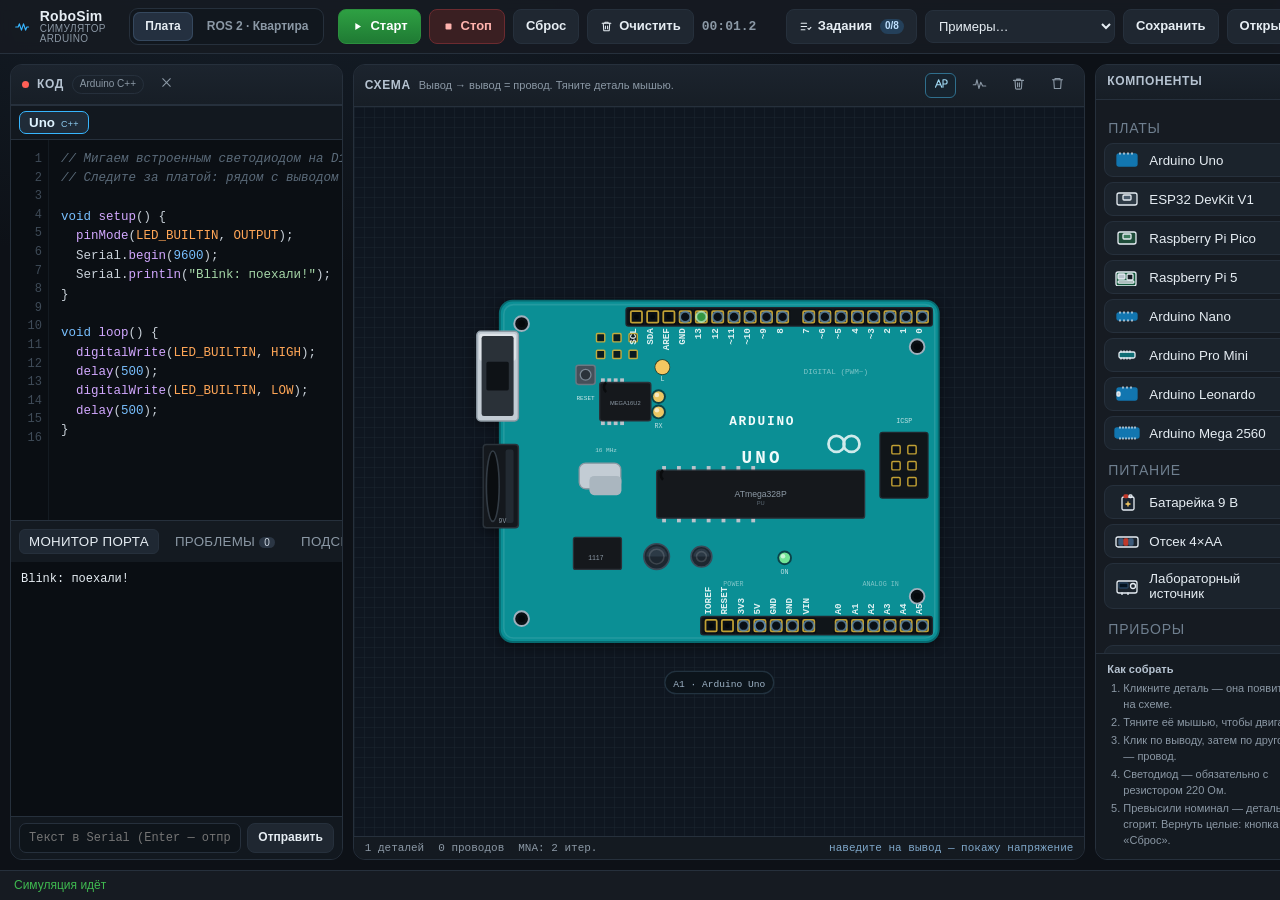
==== mod/robosim/simulator/index.html @ deaf6389 "Плагин mod_robosim для Moodle: симулятор внутри плагина, сдача работ и оценки - элемент курса mod_ro" ====
<!doctype html>
<html lang="ru">
<head>
<meta charset="utf-8"/>
<meta name="viewport" content="width=device-width, initial-scale=1"/>
<title>Симулятор Arduino в браузере — RoboSim</title>
<meta name="description" content="Собственный симулятор Arduino: схемный редактор, решатель цепей MNA, транспайлер скетчей C++ в JavaScript, монитор порта."/>
<link rel="stylesheet" href="styles.css"/>
</head>
<body>
<div class="app">

  <header class="topbar">
    <div class="brand">
      <svg width="26" height="26" viewBox="0 0 24 24" fill="none" stroke="currentColor" stroke-width="1.7" stroke-linecap="round" stroke-linejoin="round" aria-hidden="true">
        <path d="M2.5 12h3.5l1.75-4.5 3 9 3-9 3 9 1.75-4.5h2.5"/>
      </svg>
      <span>RoboSim<small>симулятор Arduino</small></span>
    </div>

    <div class="mode-switch" role="tablist" aria-label="Режим симулятора">
      <button class="mode-btn active" id="modeSimBtn" role="tab" aria-selected="true">Плата</button>
      <button class="mode-btn" id="modeRosBtn" role="tab" aria-selected="false">ROS 2 · Квартира</button>
    </div>

    <div class="tools">
      <button id="runBtn" class="btn btn-run" title="Собрать и запустить (Ctrl+Enter)">
        <svg width="13" height="13" viewBox="0 0 24 24" fill="currentColor" aria-hidden="true"><path d="M8 5.5v13l10.5-6.5Z"/></svg>
        Старт
      </button>
      <button id="stopBtn" class="btn btn-stop" disabled title="Стоп">
        <svg width="13" height="13" viewBox="0 0 24 24" fill="currentColor" aria-hidden="true"><rect x="6.5" y="6.5" width="11" height="11" rx="2"/></svg>
        Стоп
      </button>
      <button id="resetBtn" class="btn" title="Сброс">Сброс</button>
      <button id="wipeBtn" class="btn btn-wipe" title="Очистить рабочее пространство: схема, провода, код, монитор">
        <svg width="13" height="13" viewBox="0 0 24 24" fill="none" stroke="currentColor" stroke-width="1.9" stroke-linecap="round" stroke-linejoin="round" aria-hidden="true"><path d="M4 6h16"/><path d="M9 6V4h6v2"/><path d="M6 6l1 14h10l1-14"/><path d="M10 11v5M14 11v5"/></svg>
        Очистить
      </button>
      <span class="timer" id="timer">00:00.0</span>
    </div>

    <div class="tools tools-right">
      <button id="tasksBtn" class="btn btn-tasks" title="Учебные задания с автопроверкой (T)">
        <svg width="13" height="13" viewBox="0 0 24 24" fill="none" stroke="currentColor" stroke-width="2" stroke-linecap="round" stroke-linejoin="round" aria-hidden="true"><path d="M4 6h10M4 12h10M4 18h7"/><path d="M16.5 15.5l2 2 3.5-4"/></svg>
        Задания <span class="pill" id="tasksBadge">0/0</span>
      </button>
      <select id="exampleSelect" class="select" aria-label="Примеры">
        <option value="">Примеры…</option>
      </select>
      <button id="saveBtn" class="btn" title="Скачать схему и код в файл">Сохранить</button>
      <button id="openBtn" class="btn" title="Открыть файл .robosim">Открыть</button>
      <input type="file" id="fileInput" accept=".json,.robosim" hidden/>
    </div>
  </header>

  <main class="workspace">

    <!-- ------------------------------------------------ код -->
    <section class="panel panel-code">
      <header class="panel-head">
        <span class="dot dot-red"></span>
        <h2>Код</h2>
        <span class="badge" id="langBadge">Arduino C++</span>
        <button class="icon-btn" id="clearConsoleBtn" title="Очистить консоль" aria-label="Очистить консоль">
          <svg width="13" height="13" viewBox="0 0 24 24" fill="none" stroke="currentColor" stroke-width="2" stroke-linecap="round" aria-hidden="true"><path d="M5 5l14 14M19 5L5 19"/></svg>
        </button>
      </header>

      <div class="sketch-tabs" id="sketchTabs"></div>

      <div class="editor" id="editorWrap">
        <div class="gutter" id="gutter">1</div>
        <pre class="highlight" id="highlight" aria-hidden="true"></pre>
        <textarea id="code" spellcheck="false" autocapitalize="off" autocomplete="off" aria-label="Код скетча"></textarea>
      </div>

      <div class="console-head">
        <button class="tab tab-active" id="tabSerial">Монитор порта</button>
        <button class="tab" id="tabProblems">Проблемы <span class="pill" id="problemsCount">0</span></button>
        <button class="tab" id="tabHints">Подсказки <span class="pill" id="hintsCount">0</span></button>
        <span class="spacer"></span>
        <label class="baud">9600 бод</label>
      </div>
      <div class="console-body" id="serialOut" role="log" aria-live="polite"></div>
      <div class="console-body problems hidden" id="problemsOut"></div>
      <div class="console-body hints hidden" id="hintsOut"></div>
      <div class="console-input">
        <input id="serialInput" placeholder="Текст в Serial (Enter — отправить)" disabled/>
        <button id="sendBtn" class="btn btn-small" disabled>Отправить</button>
      </div>
    </section>

    <!-- ------------------------------------------------ схема -->
    <section class="panel panel-canvas">
      <header class="panel-head">
        <h2>Схема</h2>
        <span class="hint" id="canvasHint">Вывод → вывод = провод. Тяните деталь мышью.</span>
        <span class="spacer"></span>
        <button class="icon-btn active" id="labelsBtn" title="Подписи элементов (R1, D2, A1…)" aria-label="Подписи элементов">
          <svg width="15" height="15" viewBox="0 0 24 24" fill="none" stroke="currentColor" stroke-width="1.8" stroke-linecap="round" stroke-linejoin="round" aria-hidden="true"><path d="M4 18 9 6l5 12M6.2 14h5.6"/><path d="M16 18V6h3.2a3.4 3.4 0 0 1 0 6.8H16"/></svg>
        </button>
        <button class="icon-btn" id="scopeBtn" title="Осциллограф" aria-label="Осциллограф">
          <svg width="15" height="15" viewBox="0 0 24 24" fill="none" stroke="currentColor" stroke-width="1.8" stroke-linecap="round" stroke-linejoin="round" aria-hidden="true"><path d="M2 14h4l2-8 3 14 3-10 3 6h5"/></svg>
        </button>
        <button class="icon-btn" id="deleteBtn" title="Удалить выделенное (Del)" aria-label="Удалить выделенное">
          <svg width="15" height="15" viewBox="0 0 24 24" fill="none" stroke="currentColor" stroke-width="1.8" stroke-linecap="round" stroke-linejoin="round" aria-hidden="true"><path d="M4 7h16M9 7V5h6v2M6.5 7l.8 12.2A1.8 1.8 0 0 0 9.1 21h5.8a1.8 1.8 0 0 0 1.8-1.8L17.5 7"/><path d="M10.5 11v6M13.5 11v6"/></svg>
        </button>
        <button class="icon-btn" id="clearBtn" title="Очистить схему" aria-label="Очистить схему">
          <svg width="15" height="15" viewBox="0 0 24 24" fill="none" stroke="currentColor" stroke-width="1.8" stroke-linecap="round" stroke-linejoin="round" aria-hidden="true"><path d="M4 6h16"/><path d="M8 6V4h8v2"/><path d="M6 6l1 14h10l1-14"/></svg>
        </button>
      </header>
      <div class="stage" id="stage">
        <svg id="svg" xmlns="http://www.w3.org/2000/svg">
          <defs>
            <linearGradient id="unoBody" x1="0" y1="0" x2="0" y2="1">
              <stop offset="0" stop-color="#1276b0"/><stop offset="1" stop-color="#0a5786"/>
            </linearGradient>
            <!-- ===== «реалистичная» палитра деталей: объявлена один раз ===== -->
            <linearGradient id="sim-metal" x1="0" y1="0" x2="0" y2="1">
              <stop offset="0" stop-color="#e2e8ee"/><stop offset=".35" stop-color="#b3bfc9"/>
              <stop offset=".62" stop-color="#8b98a4"/><stop offset="1" stop-color="#cdd6de"/>
            </linearGradient>
            <linearGradient id="sim-metal-h" x1="0" y1="0" x2="1" y2="0">
              <stop offset="0" stop-color="#8b98a4"/><stop offset=".35" stop-color="#eaf0f5"/>
              <stop offset=".7" stop-color="#a7b3bd"/><stop offset="1" stop-color="#72808c"/>
            </linearGradient>
            <linearGradient id="sim-metal-v" x1="0" y1="0" x2="1" y2="0">
              <stop offset="0" stop-color="#cfd8e0"/><stop offset=".12" stop-color="#f2f6fa"/>
              <stop offset=".55" stop-color="#a9b5bf"/><stop offset="1" stop-color="#7b8894"/>
            </linearGradient>
            <linearGradient id="sim-plastic" x1="0" y1="0" x2="1" y2="1">
              <stop offset="0" stop-color="#3b4753"/><stop offset=".5" stop-color="#232d37"/>
              <stop offset="1" stop-color="#151c23"/>
            </linearGradient>
            <linearGradient id="sim-dip" x1="0" y1="0" x2="1" y2="1">
              <stop offset="0" stop-color="#2a3036"/><stop offset=".45" stop-color="#171b20"/>
              <stop offset="1" stop-color="#0d1014"/>
            </linearGradient>
            <linearGradient id="sim-can" x1="0" y1="0" x2="1" y2="1">
              <stop offset="0" stop-color="#9fb0be"/><stop offset=".4" stop-color="#dfe8ef"/>
              <stop offset=".62" stop-color="#8d9ba8"/><stop offset="1" stop-color="#b9c5cf"/>
            </linearGradient>
            <linearGradient id="sim-beige" x1="0" y1="0" x2="0" y2="1">
              <stop offset="0" stop-color="#f0dfb8"/><stop offset=".45" stop-color="#dcc79a"/>
              <stop offset="1" stop-color="#bda878"/>
            </linearGradient>
            <linearGradient id="sim-glass" x1="0" y1="0" x2="0" y2="1">
              <stop offset="0" stop-color="rgba(255,255,255,.55)"/>
              <stop offset=".45" stop-color="rgba(255,255,255,.12)"/>
              <stop offset="1" stop-color="rgba(255,255,255,.04)"/>
            </linearGradient>
            <linearGradient id="sim-glass-d" x1="0" y1="0" x2="0" y2="1">
              <stop offset="0" stop-color="#d9e3ea" stop-opacity=".85"/>
              <stop offset=".5" stop-color="#7f919f" stop-opacity=".55"/>
              <stop offset="1" stop-color="#4a5a67" stop-opacity=".8"/>
            </linearGradient>
            <radialGradient id="sim-lens" cx=".35" cy=".3" r=".85">
              <stop offset="0" stop-color="#ffffff" stop-opacity=".55"/>
              <stop offset=".55" stop-color="#ffffff" stop-opacity=".06"/>
              <stop offset="1" stop-color="#000000" stop-opacity=".22"/>
            </radialGradient>
            <radialGradient id="sim-lens-red" cx=".35" cy=".3" r=".8">
              <stop offset="0" stop-color="#ffd0c8"/><stop offset=".6" stop-color="#e04a3a"/>
              <stop offset="1" stop-color="#8c2418"/>
            </radialGradient>
            <linearGradient id="sim-dark-cell" x1="0" y1="0" x2="1" y2="1">
              <stop offset="0" stop-color="#2b3641"/><stop offset=".45" stop-color="#18202a"/>
              <stop offset="1" stop-color="#0d131a"/>
            </linearGradient>
            <linearGradient id="sim-servo" x1="0" y1="0" x2="1" y2="1">
              <stop offset="0" stop-color="#2f7fbe"/><stop offset=".5" stop-color="#1c5a8c"/>
              <stop offset="1" stop-color="#123c60"/>
            </linearGradient>
            <linearGradient id="sim-heatsink" x1="0" y1="0" x2="0" y2="1">
              <stop offset="0" stop-color="#d24b3c"/><stop offset=".4" stop-color="#a8342a"/>
              <stop offset="1" stop-color="#7a221a"/>
            </linearGradient>
            <linearGradient id="sim-pcb-soft" x1="0" y1="0" x2="1" y2="1">
              <stop offset="0" stop-color="#1d6b45"/><stop offset=".5" stop-color="#14563a"/>
              <stop offset="1" stop-color="#0d3f2a"/>
            </linearGradient>
            <linearGradient id="sim-pcb-dark" x1="0" y1="0" x2="1" y2="1">
              <stop offset="0" stop-color="#1b2430"/><stop offset="1" stop-color="#111a23"/>
            </linearGradient>
            <filter id="sim-soft" x="-20%" y="-20%" width="140%" height="140%">
              <feDropShadow dx="0" dy="1.4" stdDeviation="1.6" flood-color="#000" flood-opacity=".45"/>
            </filter>
            <pattern id="grid" width="10" height="10" patternUnits="userSpaceOnUse">
              <path d="M 10 0 L 0 0 0 10" fill="none" stroke="#1b2530" stroke-width="1"/>
            </pattern>
          </defs>
          <rect class="grid-bg" x="-4000" y="-4000" width="8000" height="8000" fill="url(#grid)"/>
          <g id="world">
            <g id="wireHitLayer"></g>
            <g id="boardsLayer"></g>
            <g id="wiresLayer"></g>
            <g id="partsLayer"></g>
            <g id="pinsLayer"></g>
            <g id="pendingLayer"></g>
          </g>
        </svg>
      </div>
      <div class="scope hidden" id="scopeWrap">
        <div class="scope-head">
          <span class="scope-title">Осциллограф</span>
          <label>Развёртка <select id="timeDiv" class="mini-select"></select></label>
          <label>Масштаб <select id="voltDiv" class="mini-select"></select></label>
          <button class="btn btn-small" id="scopePause">Пауза</button>
          <button class="btn btn-small" id="scopeClear">Сброс</button>
          <span class="scope-hint">240 отсчётов/с · ШИМ рисуется аналитически при развёртке ≤ 5 мс</span>
        </div>
        <div class="scope-body">
          <canvas id="scopeCanvas"></canvas>
          <div class="scope-channels" id="scopeChannels"></div>
        </div>
      </div>

      <div class="canvas-foot">
        <span class="stat" id="statParts">0 деталей</span>
        <span class="stat" id="statWires">0 проводов</span>
        <span class="stat" id="statIter">—</span>
        <span class="stat probe" id="probe">наведите на вывод — покажу напряжение</span>
      </div>
    </section>

    <!-- ------------------------------------------------ палитра -->
    <aside class="panel panel-palette">
      <header class="panel-head"><h2>Компоненты</h2></header>
      <div class="palette" id="palette"></div>
      <div class="palette-note">
        <b>Как собрать</b>
        <ol>
          <li>Кликните деталь — она появится на схеме.</li>
          <li>Тяните её мышью, чтобы двигать.</li>
          <li>Клик по выводу, затем по другому — провод.</li>
          <li>Светодиод — обязательно с резистором 220 Ом.</li>
          <li>Превысили номинал — деталь сгорит. Вернуть целые: кнопка «Сброс».</li>
        </ol>
      </div>
    </aside>
  </main>


  <!-- ------------------------------------------------ ROS 2: квартира -->
  <main class="ros-layout hidden" id="rosLayout">
    <section class="ros-main">
      <header class="panel-head">
        <h2>ROS 2 · Квартира</h2>
        <span class="hint">Узел /robot_driver, лидар 240 лучей, SLAM 5 см</span>
        <span class="spacer"></span>
        <div class="ros-hud">
          <span class="ros-stat"><b id="rosCoverage">0 %</b>карта</span>
          <span class="ros-stat"><b id="rosTrash">0 / 6</b>мусор</span>
          <span class="ros-stat"><b id="rosBattery">100 %</b>батарея</span>
          <span class="ros-stat ros-poses"><b id="rosPose">x=0.00 y=0.00 θ=0°</b><span id="rosRoom">Коридор</span></span>
        </div>
      </header>

      <div class="ros-stage">
        <canvas id="rosCanvas"></canvas>
        <div class="ros-overlay">
          <div class="seg">
            <button class="seg-btn active" id="rosModeSlam">Карта SLAM</button>
            <button class="seg-btn" id="rosModeTruth">Квартира</button>
          </div>
          <button class="btn btn-small active" id="rosRays">Лучи</button>
          <button class="btn btn-small active" id="rosPath">След</button>
        </div>
        <div class="ros-pad" aria-label="Пульт управления">
          <button id="rosPadL" class="pad-btn pad-left" aria-label="Поворот влево">↺</button>
          <button id="rosPadF" class="pad-btn pad-up" aria-label="Вперёд">↑</button>
          <button id="rosPadR" class="pad-btn pad-right" aria-label="Поворот вправо">↻</button>
          <button id="rosPadB" class="pad-btn pad-down" aria-label="Назад">↓</button>
        </div>
        <div class="ros-hintline" id="rosState">ищите мусор: он отмечен оранжевым</div>
      </div>

      <footer class="ros-foot">
        <button id="rosCollect" class="btn btn-small btn-run">Собрать (E)</button>
        <button id="rosReset" class="btn btn-small">На док</button>
        <button id="rosHelp" class="btn btn-small">help</button>
        <span class="spacer"></span>
        <span class="ros-keys">WASD / стрелки — движение · E — собрать · Tab — автодополнение в терминале</span>
      </footer>
    </section>

    <aside class="ros-side">
      <section class="ros-tasks-box">
        <header class="panel-head"><h2>Задания ROS</h2><span class="pill" id="rosTaskCount">0/3</span></header>
        <div class="ros-tasks" id="rosTasks"></div>
      </section>

      <section class="ros-term">
        <header class="panel-head">
          <h2>Терминал</h2>
          <span class="spacer"></span>
          <button class="btn btn-small" id="rosTermClear">Очистить</button>
        </header>
        <div class="term-out" id="rosTermOut" role="log" aria-live="polite"></div>
        <div class="term-input">
          <span class="term-prompt">student@robosim:~$</span>
          <input id="rosTermIn" spellcheck="false" autocomplete="off" placeholder="help" aria-label="Команда терминала"/>
        </div>
      </section>
    </aside>
  </main>

  <!-- ------------------------------------------------ задания -->
  <aside class="drawer hidden" id="taskDrawer" aria-hidden="true" aria-label="Учебные задания"></aside>

  <footer class="statusbar">
    <span id="statusText">Готово</span>
    <span class="spacer"></span>
    <span class="warn" id="warnText"></span>
  </footer>
</div>

<script type="module" src="js/app.js"></script>
</body>
</html>
---- mod/robosim/simulator/styles.css ----
:root{
  --bg:#0d1117; --panel:#161b22; --panel-2:#1b222c; --line:#26303c;
  --text:#e6edf3; --muted:#8b98a5; --accent:#ff8a3d; --accent-2:#37b6ff;
  --ok:#3fb950; --warn:#d29922; --danger:#f85149; --code-bg:#0b0f14;
  --mono:ui-monospace,SFMono-Regular,Menlo,Consolas,"Liberation Mono",monospace;
}
*{box-sizing:border-box}
html,body{height:100%}
body{
  margin:0;background:radial-gradient(1200px 600px at 20% -10%,#16202b 0,#0d1117 60%);
  color:var(--text);font:14px/1.45 -apple-system,BlinkMacSystemFont,"Segoe UI",Roboto,Ubuntu,sans-serif;
  overflow:hidden;
}
.app{display:grid;grid-template-rows:auto 1fr auto;height:100vh}

/* ---------------- верхняя панель ---------------- */
.topbar{
  display:flex;align-items:center;gap:14px;padding:8px 14px;
  border-bottom:1px solid var(--line);background:rgba(22,27,34,.92);backdrop-filter:blur(6px);
}
.brand{display:flex;align-items:center;gap:9px;color:var(--accent-2);font-weight:700;letter-spacing:.2px}
.brand span{display:flex;flex-direction:column;line-height:1.05;color:var(--text);font-size:14px}
.brand small{font-size:10px;color:var(--muted);font-weight:500;letter-spacing:.4px;text-transform:uppercase}
.tools{display:flex;align-items:center;gap:8px}
.tools-right{margin-left:auto}
.btn{
  display:inline-flex;align-items:center;gap:6px;padding:7px 12px;border-radius:8px;cursor:pointer;
  border:1px solid var(--line);background:#1f2731;color:var(--text);font:inherit;font-weight:600;font-size:13px;
  transition:transform .06s ease,background .15s ease,border-color .15s;
}
.btn:hover{background:#26313d;border-color:#33414f}
.btn:active{transform:translateY(1px)}
.btn:disabled{opacity:.45;cursor:not-allowed}
.btn-run{background:linear-gradient(180deg,#2ea043,#1f7a33);border-color:#2c8f3e;color:#fff}
.btn-run:hover{background:linear-gradient(180deg,#35b14c,#22823a)}
.btn-stop{background:#3a1f22;border-color:#6c2b30;color:#ffb3ae}
.btn-stop:not(:disabled):hover{background:#4a2529}
.btn-wipe{display:inline-flex;align-items:center;gap:6px}
.btn-wipe:hover{background:#3a2529;border-color:#7a3b41;color:#ffc9c4}
.btn-small{padding:5px 10px;font-size:12px}
.timer{font:600 13px var(--mono);color:var(--muted);min-width:70px}
.select{
  background:#1f2731;color:var(--text);border:1px solid var(--line);border-radius:8px;
  padding:7px 9px;font:inherit;font-size:13px;cursor:pointer;max-width:190px;
}

/* ---------------- рабочая область ---------------- */
.workspace{
  display:grid;min-width:0;grid-template-columns:minmax(320px,26vw) 1fr minmax(200px,17vw);
  gap:10px;padding:10px;min-height:0;
}
.panel{
  display:flex;flex-direction:column;min-height:0;min-width:0;
  background:var(--panel);border:1px solid var(--line);border-radius:12px;overflow:hidden;
}
.panel-head{
  display:flex;align-items:center;gap:8px;padding:8px 11px;border-bottom:1px solid var(--line);
  background:linear-gradient(180deg,#1c242e,#171e26);flex:0 0 auto;
}
.panel-head h2{margin:0;font-size:12px;font-weight:700;letter-spacing:.6px;text-transform:uppercase;color:#b6c3d1}
.panel-head .spacer{flex:1}
.dot{width:7px;height:7px;border-radius:50%;display:inline-block}
.dot-red{background:#ff5f56}
.badge{font-size:10px;color:var(--muted);border:1px solid var(--line);border-radius:20px;padding:1px 7px}
.hint{font-size:11px;color:var(--muted);white-space:nowrap;overflow:hidden;text-overflow:ellipsis}
.icon-btn{
  background:transparent;border:1px solid transparent;color:var(--muted);cursor:pointer;
  border-radius:6px;padding:2px 7px;font-size:13px;line-height:1.2;
}
.icon-btn:hover{background:#232c37;color:var(--text);border-color:var(--line)}

/* ---------------- редактор кода ---------------- */
.editor{position:relative;flex:1 1 auto;min-height:120px;background:var(--code-bg);overflow:hidden}
.editor .gutter{
  position:absolute;left:0;top:0;bottom:0;width:38px;padding:10px 6px 10px 0;text-align:right;
  font:12px/1.55 var(--mono);color:#3f4b58;background:#0a0e13;border-right:1px solid #141b22;
  overflow:hidden;user-select:none;white-space:pre;
}
.highlight,.editor textarea{
  position:absolute;left:38px;top:0;right:0;bottom:0;margin:0;padding:10px 12px;
  font:12.5px/1.55 var(--mono);white-space:pre;overflow:auto;border:0;tab-size:2;
}
.highlight{color:#c9d1d9;pointer-events:none;overflow:hidden}
.editor textarea{
  resize:none;background:transparent;color:transparent;caret-color:#ffb26b;outline:none;
  -webkit-text-fill-color:transparent;
}
.editor textarea::selection{background:#2f4a63;color:transparent}
.tok-kw{color:#ff7b72}
.tok-type{color:#79c0ff}
.tok-fn{color:#d2a8ff}
.tok-num{color:#79c0ff}
.tok-str{color:#a5d6a7}
.tok-com{color:#5b6b7a;font-style:italic}
.tok-pre{color:#ffa657}
.tok-const{color:#ffa657}

/* ---------------- консоль / проблемы ---------------- */
.console-head{display:flex;align-items:center;gap:6px;padding:6px 8px;border-top:1px solid var(--line);background:#141a21}
.tab{white-space:nowrap;
  background:transparent;border:1px solid transparent;color:var(--muted);cursor:pointer;
  font:600 11px inherit;padding:4px 9px;border-radius:6px;letter-spacing:.3px;text-transform:uppercase;
}
.tab-active{color:var(--text);background:#1f2833;border-color:var(--line)}
.pill{background:#2b3644;border-radius:20px;padding:0 5px;font-size:10px;color:#cfd8e3}
.pill.bad{background:#5a1d1d;color:#ffb0ac}
.baud{font-size:10px;color:var(--muted);margin-left:auto;padding-right:4px}
.console-body{
  flex:0 0 32%;min-height:70px;overflow:auto;padding:8px 10px;background:#0a0e13;
  font:12px/1.5 var(--mono);white-space:pre-wrap;word-break:break-word;
}
.console-body .sys{color:#5b6b7a}
.console-body .err{color:var(--danger)}
.problems{padding:6px 8px}
.problem{padding:5px 7px;border-left:2px solid var(--danger);background:#1d1417;border-radius:0 6px 6px 0;margin-bottom:5px;cursor:pointer}
.problem b{color:#ff9c95}
.problem.warn{border-color:var(--warn);background:#1d1a12}
.problem .ln{color:var(--muted);font-size:11px}
.hidden{display:none!important}
.console-input{display:flex;gap:6px;padding:6px 8px;border-top:1px solid var(--line);background:#12181f}
.console-input input{
  flex:1;min-width:0;background:#0e141a;border:1px solid var(--line);border-radius:7px;
  color:var(--text);padding:6px 9px;font:12px var(--mono);outline:none;
}
.console-input input:focus{border-color:#3d5a75}

/* ---------------- холст ---------------- */
.panel-canvas{position:relative}
.stage{position:relative;flex:1;min-height:0;overflow:hidden;background:#0f1620;cursor:default}
#svg{width:100%;height:100%;display:block;touch-action:none}
.canvas-foot .probe{margin-left:auto;color:#7fa7c9}
.canvas-foot{
  display:flex;gap:14px;padding:5px 11px;border-top:1px solid var(--line);
  font:11px var(--mono);color:var(--muted);background:#141a21;
}
.part{cursor:grab}
.part.dragging{cursor:grabbing}
.part .body{filter:drop-shadow(0 2px 4px rgba(0,0,0,.45))}
.part.selected .body{filter:drop-shadow(0 0 5px rgba(55,182,255,.9))}
.pin{
  fill:#0b1118;stroke:#5d87a8;stroke-width:1.2;cursor:crosshair;
}
.pin:hover{fill:#37b6ff;stroke:#dff3ff}
.pin.active{fill:#ffb26b;stroke:#fff}
.pin.high{fill:#3fb950;stroke:#b7f6c4}
.pin.low{fill:#1b2530;stroke:#3c5468}
/* Провода: тёмная обводка отделяет их друг от друга там, где они пересекаются */
.wire-case{fill:none;stroke:#0b131a;stroke-width:5;stroke-linecap:round;stroke-linejoin:round;opacity:.9;pointer-events:none}
.wire{fill:none;stroke-width:2.2;stroke-linecap:round;stroke-linejoin:round;pointer-events:none}
.wire-dot{stroke:#0b131a;stroke-width:1;pointer-events:none}
.wire-g.dim{opacity:.22}
.wire-g.hot .wire{stroke-width:3.2}
.wire-g.hot .wire-case{stroke-width:6.4}
.wire-g.hot .wire-dot{r:3.4}
.wire.selected{stroke-width:3.2}
.wire-hit{fill:none;stroke:transparent;stroke-width:13;cursor:pointer;pointer-events:stroke}
.wire-hit.selected{stroke:rgba(255,178,107,.14)}
.pin.linked{stroke:#ffb26b;stroke-width:2.4}
.pending-wire{fill:none;stroke:#ffb26b;stroke-width:1.8;stroke-dasharray:5 4}
.empty-hint{
  fill:#5a6b7d;font:13px -apple-system,BlinkMacSystemFont,"Segoe UI",Roboto,sans-serif;text-anchor:middle;
}

/* ---------------- палитра ---------------- */
.panel-palette{min-width:0}
.palette{overflow:auto;padding:8px;flex:1 1 auto}
.cat{font:600 10px inherit;letter-spacing:.8px;text-transform:uppercase;color:#6f7f8f;margin:10px 4px 5px}
.pal-item{
  display:flex;align-items:center;gap:9px;width:100%;text-align:left;cursor:pointer;
  background:#1b232c;border:1px solid var(--line);border-radius:9px;padding:7px 9px;margin-bottom:5px;
  color:var(--text);font:600 12px inherit;
}
.pal-item:hover{border-color:#3f5a74;background:#212b36}
.pal-item svg{flex:0 0 auto}
.palette-note{padding:8px 11px;border-top:1px solid var(--line);font-size:11px;color:var(--muted);background:#141a21}
.palette-note b{display:block;color:#b6c3d1;margin-bottom:3px;font-size:11px}
.palette-note ol{margin:0;padding-left:16px}
.palette-note li{margin:2px 0}

/* ---------------- статус ---------------- */
.statusbar{
  display:flex;align-items:center;gap:10px;padding:6px 14px;border-top:1px solid var(--line);
  background:#161b22;font-size:12px;color:var(--muted);
}
.statusbar .spacer{flex:1}
.warn{color:var(--warn);font-size:12px;max-width:60%;overflow:hidden;text-overflow:ellipsis;white-space:nowrap}
.statusbar .ok{color:var(--ok)}

@media (max-width:1100px){
  body{overflow:auto}
  .app{height:auto;min-height:100vh}
  .workspace{
    grid-template-columns:minmax(0,1fr);
    grid-template-rows:minmax(240px,38vh) minmax(300px,52vh) auto;
    min-width:0;
  }
  .panel-palette{max-height:220px}
  .palette{display:flex;flex-wrap:wrap;gap:5px}
  .pal-item{width:auto}
  .cat{width:100%;margin:4px 4px 0}
  .palette-note{display:none}
  .hint{display:none}
}

@media (max-width:760px){
  .topbar{flex-wrap:wrap;gap:6px;padding:6px 8px}
  .brand small{display:none}
  .brand span{font-size:13px}
  .tools{flex-wrap:wrap;gap:5px}
  .tools-right{margin-left:0;width:100%;flex-wrap:wrap}
  .timer{display:none}
  .btn{padding:6px 9px;font-size:12px}
  .select{max-width:none;flex:1;min-width:120px}
  /* схема и осциллограф растут по содержимому, палитра — внизу */
  .workspace{padding:6px;gap:6px;grid-template-rows:minmax(240px,44vh) auto auto}
  .panel-head{padding:6px 8px}
  .canvas-foot .probe{display:none}
  .console-body{flex-basis:26%}
  /* на телефоне осциллограф не должен «съедать» схему */
  .stage{min-height:220px}
}

/* ---------------- вкладки скетчей (несколько плат) ---------------- */
.sketch-tabs{
  display:flex;align-items:stretch;gap:5px;padding:5px 8px;border-top:1px solid var(--line);
  border-bottom:1px solid var(--line);background:#12181f;overflow-x:auto;
}
.sketch-tab{
  display:flex;align-items:baseline;gap:6px;cursor:pointer;white-space:nowrap;
  background:#1a222b;border:1px solid var(--line);border-radius:7px;padding:3px 9px;
  color:var(--muted);font:600 11px inherit;
}
.sketch-tab:hover{border-color:#3f5a74;color:var(--text)}
.sketch-tab.active{background:#1f2b38;border-color:#37b6ff;color:#dff3ff}
.sketch-tab b{font-weight:700}
.sketch-tab i{font-style:normal;font-size:9px;color:#7f93a6;letter-spacing:.3px;text-transform:uppercase}
.sketch-tab.active i{color:#8ecbf0}
.tab-empty{font-size:11px;color:var(--muted);padding:3px 2px}

/* ---------------- осциллограф ---------------- */
.mini-select{
  background:#161d25;color:var(--text);border:1px solid var(--line);border-radius:5px;
  font:11px inherit;padding:2px 4px;cursor:pointer;
}
.mini-select:focus{outline:none;border-color:#3d5a75}
.scope{border-top:1px solid var(--line);background:#0d1319}
.scope-head{
  display:flex;align-items:center;gap:10px;padding:5px 9px;flex-wrap:wrap;
  border-bottom:1px solid var(--line);font-size:11px;color:var(--muted);
}
.scope-head label{display:flex;align-items:center;gap:4px}
.scope-title{font-weight:700;letter-spacing:.6px;text-transform:uppercase;color:#b6c3d1;font-size:10px}
.scope-hint{margin-left:auto;font-size:10px;color:#5d7790}
.scope-body{display:flex;gap:8px;padding:7px;align-items:stretch}
.scope canvas{
  flex:1 1 auto;min-width:0;height:168px;display:block;border-radius:6px;
  border:1px solid #1b2836;background:#0a0f14;
}
.scope-channels{display:flex;flex-direction:column;gap:5px;flex:0 0 auto;justify-content:center}
.scope-ch{display:flex;align-items:center;gap:6px;background:#111a22;border:1px solid var(--line);border-radius:6px;padding:3px 6px}
.scope-dot{width:8px;height:8px;border-radius:50%;flex:0 0 auto}
.scope-ch .mini-select{max-width:150px}

@media (max-width:760px){
  .scope-body{flex-direction:column}
  .scope canvas{height:130px}
  .scope-channels{flex-direction:row;flex-wrap:wrap}
  .scope-hint{display:none}
  .scope-ch .mini-select{max-width:none;width:120px}
}

/* ---------------- задания: кнопка в шапке ---------------- */
.btn-tasks{position:relative}
.btn-tasks .pill{margin-left:2px;background:#24405a;color:#bfe0ff}

/* ---------------- задания: выдвижная панель ---------------- */
.drawer{
  position:fixed;top:0;right:0;bottom:0;width:min(760px,100%);
  display:flex;flex-direction:column;z-index:40;
  background:#11171e;border-left:1px solid var(--line);
  box-shadow:-18px 0 40px rgba(0,0,0,.55);
  animation:drawer-in .18s ease-out;
}
@keyframes drawer-in{from{transform:translateX(24px);opacity:.4}to{transform:none;opacity:1}}
.drawer-head{
  display:flex;align-items:center;gap:8px;padding:10px 12px;
  border-bottom:1px solid var(--line);background:#161d25;
}
.drawer-head h2{margin:0;font-size:12px;font-weight:700;letter-spacing:.6px;text-transform:uppercase;color:#b6c3d1}
.drawer-head .spacer{flex:1}
.drawer-body{display:grid;grid-template-columns:210px minmax(0,1fr);flex:1;min-height:0}

/* список заданий */
.task-list{overflow:auto;border-right:1px solid var(--line);padding:8px}
.task-group{font:600 10px inherit;letter-spacing:.7px;text-transform:uppercase;color:#6f7f8f;margin:10px 4px 5px}
.task-item{
  display:flex;align-items:center;gap:8px;width:100%;text-align:left;cursor:pointer;
  background:#1a222b;border:1px solid var(--line);border-radius:8px;padding:7px 8px;margin-bottom:5px;
  color:var(--text);font:600 12px inherit;
}
.task-item:hover{border-color:#3f5a74;background:#212b36}
.task-item.active{border-color:#37b6ff;background:#1d2a38}
.task-item.solved .task-tick{background:#1f6f3f;color:#d8ffe4;border-color:#2ea05a}
.task-tick{
  flex:0 0 auto;width:18px;height:18px;border-radius:5px;border:1px solid var(--line);
  display:grid;place-items:center;font-size:10px;color:var(--muted);background:#131a22;
}
.task-name{flex:1;min-width:0;overflow:hidden;text-overflow:ellipsis;white-space:nowrap}
.task-min{font-size:10px;color:var(--muted)}

/* карточка задания */
.task-card{overflow:auto;padding:14px 16px 22px}
.task-head h3{margin:0 0 6px;font-size:17px}
.task-meta{display:flex;gap:6px;flex-wrap:wrap;margin-bottom:10px}
.chip{font-size:10px;color:var(--muted);border:1px solid var(--line);border-radius:20px;padding:2px 8px;background:#161d25}
.chip.ok{color:#a5f3c0;border-color:#2ea05a;background:#132318}
.task-brief{margin:0 0 12px;font-size:13px;line-height:1.55;color:#cbd6e2}
.task-goals,.task-checks{margin-bottom:12px;font-size:12px}
.task-goals b,.task-checks b{display:block;font-size:11px;letter-spacing:.5px;text-transform:uppercase;color:#8b9cae;margin-bottom:5px}
.task-goals ul{margin:0;padding-left:18px;color:#b6c3d1}
.task-goals li{margin:3px 0}
.task-checks ul{list-style:none;margin:0;padding:0}
.check{display:flex;gap:8px;padding:6px 8px;border-radius:7px;background:#151c24;margin-bottom:4px;border:1px solid var(--line)}
.check.ok{border-color:#2c6b45;background:#12211a}
.check.bad{border-color:#6c2b30;background:#1d1417}
.check.skip{border-color:#3d4a58;background:#151c24}
.check-icon{flex:0 0 auto;width:16px;text-align:center;color:#7f93a6;font-weight:700}
.check.ok .check-icon{color:#3fb950}
.check.bad .check-icon{color:#ff7b72}
.check-body{min-width:0}
.check-text{color:#cbd6e2;line-height:1.35}
.check-kind{font-size:9px;text-transform:uppercase;letter-spacing:.5px;color:#5d7790;border:1px solid #263241;border-radius:4px;padding:0 4px;margin-left:4px}
.check-detail{margin-top:3px;font-size:11px;color:#8fa3b6}
.verdict{border-radius:8px;padding:8px 11px;font-size:12px;margin-bottom:12px;border:1px solid var(--line);background:#151c24}
.verdict.ok{border-color:#2ea05a;background:#12251a;color:#c8f5d8}
.verdict.part{border-color:#6b5a2c;background:#221e12;color:#f0e0b0}
.verdict.bad{border-color:#6c2b30;background:#1d1417;color:#ffc7c2}
.task-hint{border-left:2px solid #ffd166;background:#1d1a12;border-radius:0 8px 8px 0;padding:8px 11px;margin-bottom:12px;font-size:12px;color:#e8dcb8}
.task-hint p{margin:4px 0}
.task-actions{display:flex;gap:7px;flex-wrap:wrap;padding-top:6px;border-top:1px solid var(--line)}
.muted{color:var(--muted);font-size:12px}

/* ---------------- подсказки в консоли ---------------- */
.hints{padding:6px 8px}
.hint-row{padding:5px 7px;border-left:2px solid #3d5a75;background:#141c24;border-radius:0 6px 6px 0;margin-bottom:5px;cursor:pointer;font-size:12px;color:#c3d1de}
.hint-row .hint-ln{color:var(--muted);font-size:11px;margin-left:6px}
.hint-row.warn{border-color:var(--warn);background:#1d1a12}
.hint-row.danger{border-color:var(--danger);background:#1d1417}
.hint-row b{color:#dbe7f2;font-weight:600}

@media (max-width:760px){
  .drawer{width:100%}
  .drawer-body{grid-template-columns:minmax(0,1fr);grid-template-rows:auto minmax(0,1fr)}
  .task-list{max-height:150px;border-right:none;border-bottom:1px solid var(--line)}
  .task-card{padding:12px}
  .task-actions .btn{flex:1 1 40%}
}

/* ================= режим ROS 2: квартира ================= */
.mode-switch{
  display:flex;gap:2px;padding:3px;border:1px solid var(--line);border-radius:9px;
  background:#11171e;
}
.mode-btn{
  border:0;background:transparent;color:var(--muted);font:inherit;font-size:12px;font-weight:600;
  padding:6px 12px;border-radius:7px;cursor:pointer;white-space:nowrap;transition:background .12s,color .12s;
}
.mode-btn:hover{color:var(--text);background:#1d2631}
.mode-btn.active{background:#243040;color:var(--text);box-shadow:inset 0 0 0 1px #35485e}

.workspace{grid-row:2;grid-column:1}
.statusbar{grid-row:3;grid-column:1}
.ros-layout{
  grid-row:2;grid-column:1;min-height:0;display:grid;
  grid-template-columns:1fr minmax(320px,30vw);gap:10px;padding:10px;
}
.ros-main{
  display:flex;flex-direction:column;min-width:0;min-height:0;
  background:var(--panel);border:1px solid var(--line);border-radius:12px;overflow:hidden;
}
.ros-hud{display:flex;gap:14px;align-items:center;flex-wrap:wrap}
.ros-stat{display:flex;flex-direction:column;line-height:1.15;font-size:10px;color:var(--muted);text-transform:uppercase;letter-spacing:.4px}
.ros-stat b{font-size:12px;color:var(--text);font-variant-numeric:tabular-nums;letter-spacing:0}
.ros-poses b{font-size:11px}

.ros-stage{position:relative;flex:1;min-height:0;background:#0a1016}
.ros-stage canvas{display:block;width:100%;height:100%}
.ros-overlay{position:absolute;top:10px;left:10px;display:flex;gap:6px;align-items:center;flex-wrap:wrap}
.seg{display:flex;gap:2px;padding:3px;border-radius:8px;background:rgba(14,20,26,.86);border:1px solid var(--line)}
.seg-btn{
  border:0;background:transparent;color:var(--muted);font:inherit;font-size:11px;font-weight:600;
  padding:5px 9px;border-radius:6px;cursor:pointer;white-space:nowrap;
}
.seg-btn.active{background:#243040;color:#cfe3f5}
.ros-overlay .btn{background:rgba(14,20,26,.86);font-size:11px;padding:5px 9px}
.ros-overlay .btn.active{border-color:#2f6f8d;color:#9fd8f2}

.ros-pad{position:absolute;right:12px;bottom:44px;display:grid;grid-template-columns:repeat(3,38px);grid-template-rows:repeat(2,38px);gap:4px}
.pad-btn{
  border:1px solid var(--line);background:rgba(20,28,36,.9);color:#cfdae6;border-radius:9px;
  font-size:15px;cursor:pointer;user-select:none;touch-action:none;
}
.pad-btn:active{background:#2b6f8d;color:#fff;border-color:#3c8fb5}
.pad-up{grid-column:2;grid-row:1}
.pad-left{grid-column:1;grid-row:2}
.pad-down{grid-column:2;grid-row:2}
.pad-right{grid-column:3;grid-row:2}

.ros-hintline{
  position:absolute;left:12px;bottom:10px;font-size:11px;color:#8ea3b8;
  background:rgba(12,18,24,.72);padding:4px 9px;border-radius:7px;pointer-events:none;
}
.ros-foot{display:flex;align-items:center;gap:8px;padding:8px 11px;border-top:1px solid var(--line);background:#171e26}
.ros-foot .spacer{flex:1}
.ros-keys{font-size:11px;color:var(--muted)}

.ros-side{display:flex;flex-direction:column;gap:10px;min-height:0;min-width:0}
.ros-tasks-box{
  display:flex;flex-direction:column;min-height:0;max-height:50%;
  background:var(--panel);border:1px solid var(--line);border-radius:12px;overflow:hidden;
}
.ros-tasks{overflow:auto;padding:8px}
.ros-task{
  border:1px solid var(--line);border-radius:9px;padding:9px 10px;margin-bottom:8px;background:#141b23;
}
.ros-task.done{border-color:#2b6b3d;background:rgba(43,107,61,.14)}
.ros-task-head{display:flex;align-items:center;gap:7px;font-size:13px;font-weight:600}
.ros-task-mark{color:var(--muted);width:14px}
.ros-task.done .ros-task-mark{color:var(--ok)}
.ros-task-title{flex:1}
.ros-task-progress{font-size:11px;color:#9fd8f2;font-variant-numeric:tabular-nums}
.ros-task-topic{font-size:10px;color:var(--muted);text-transform:uppercase;letter-spacing:.5px;margin:3px 0 5px 21px}
.ros-task-text{font-size:11px;line-height:1.4;color:#9fb0c2;margin-left:21px}

.ros-term{
  display:flex;flex-direction:column;flex:1;min-height:0;
  background:#0c1218;border:1px solid var(--line);border-radius:12px;overflow:hidden;
}
.ros-term .panel-head{background:linear-gradient(180deg,#1c242e,#171e26)}
.term-out{
  flex:1;overflow:auto;padding:8px 10px;font:12px/1.5 ui-monospace,SFMono-Regular,Menlo,Consolas,monospace;
  color:#c8d6e2;white-space:pre-wrap;word-break:break-word;
}
.term-line{margin:0 0 1px}
.term-cmd{color:#eaf3fb;margin-top:6px}
.term-prompt{color:#4ec9a0;font-weight:600}
.term-err{color:#ff8f8f}
.term-ok{color:#7ee2a8}
.term-dim{color:#7b8b9c}
.term-input{display:flex;align-items:center;gap:7px;padding:7px 10px;border-top:1px solid var(--line);background:#0a1015}
.term-input input{
  flex:1;min-width:0;background:transparent;border:0;outline:none;color:#eaf3fb;
  font:12px/1.4 ui-monospace,SFMono-Regular,Menlo,Consolas,monospace;
}
.term-input input::placeholder{color:#4d5b69}

@media (max-width:1100px){
  .ros-layout{grid-template-columns:1fr;grid-template-rows:1fr auto}
  .ros-side{flex-direction:row;max-height:38vh}
  .ros-tasks-box{max-height:none;width:44%}
  .ros-term{width:56%}
  .ros-hud{gap:9px}
  .ros-poses{display:none}
}
@media (max-width:720px){
  .mode-btn{padding:6px 8px;font-size:11px}
  .ros-side{flex-direction:column;max-height:46vh}
  .ros-tasks-box,.ros-term{width:100%}
  .ros-keys{display:none}
  .ros-pad{bottom:38px}
}

/* на телефоне карта занимает примерно свою натуральную высоту, а не полэкрана */
@media (max-width:720px){
  .ros-stage{flex:0 0 auto;height:min(78vw,360px)}
  .ros-hintline{font-size:10px;right:10px;left:10px}
}

/* подписи элементов под деталями */
.part-label{transition:opacity .12s}
.no-labels .part-label,.no-labels .part-tag{display:none}
.icon-btn.active{border-color:#2f6f8d;color:#9fd8f2;background:#16232e}
.pin-board{opacity:.8}
.pin-board:hover{opacity:1}


/* ---------- сгоревшая деталь: копоть и дым ---------- */
.burn { pointer-events: none; }
.burn-smoke { animation: burn-smoke 2.8s ease-in-out infinite; }
.burn-smoke2 { animation-delay: 1.3s; animation-duration: 3.4s; }

@keyframes burn-smoke {
  0%   { opacity: .5; transform: translateY(0) scale(.85); }
  45%  { opacity: .28; }
  100% { opacity: 0; transform: translateY(-11px) scale(1.3); }
}
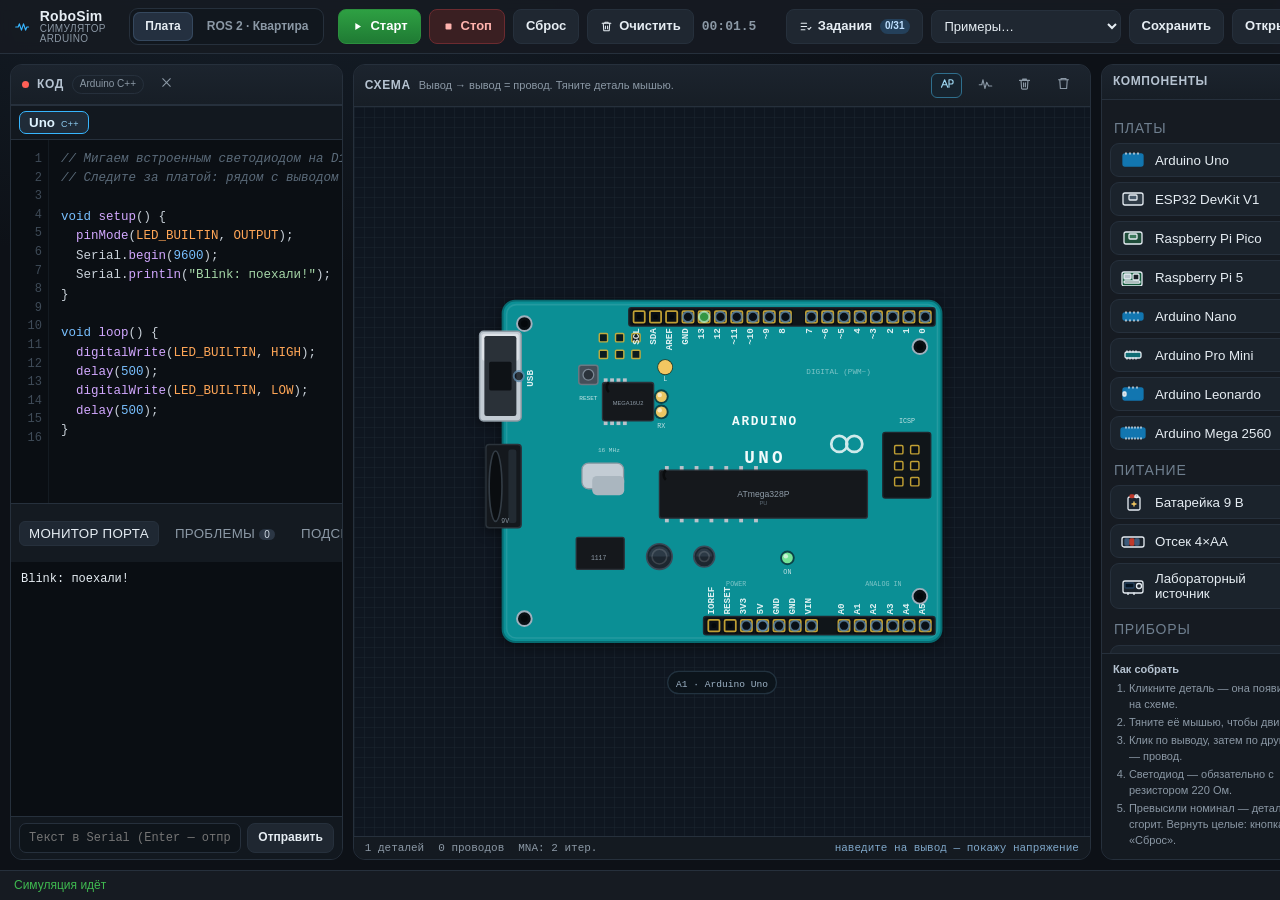
==== commit af8507c7: "simulator: синхронизация с main@2bcf00d" ====
--- a/mod/robosim/simulator/index.html
+++ b/mod/robosim/simulator/index.html
@@ -80,6 +80,8 @@
         <button class="tab" id="tabProblems">Проблемы <span class="pill" id="problemsCount">0</span></button>
         <button class="tab" id="tabHints">Подсказки <span class="pill" id="hintsCount">0</span></button>
         <span class="spacer"></span>
+        <span class="hint usb-state" id="realUsbState"></span>
+        <button class="btn btn-small" id="realUsbBtn" title="Подключить настоящую плату по USB (Web Serial)">Реальная плата</button>
         <label class="baud">9600 бод</label>
       </div>
       <div class="console-body" id="serialOut" role="log" aria-live="polite"></div>
--- a/mod/robosim/simulator/styles.css
+++ b/mod/robosim/simulator/styles.css
@@ -111,6 +111,9 @@
 }
 .console-body .sys{color:#5b6b7a}
 .console-body .err{color:var(--danger)}
+.console-body .usb{color:#3fd07a}
+.usb-state{font-size:11px;max-width:340px;white-space:nowrap;overflow:hidden;text-overflow:ellipsis}
+.usb-state.ok{color:#3fd07a}
 .problems{padding:6px 8px}
 .problem{padding:5px 7px;border-left:2px solid var(--danger);background:#1d1417;border-radius:0 6px 6px 0;margin-bottom:5px;cursor:pointer}
 .problem b{color:#ff9c95}
@@ -305,7 +308,11 @@
   flex:0 0 auto;width:18px;height:18px;border-radius:5px;border:1px solid var(--line);
   display:grid;place-items:center;font-size:10px;color:var(--muted);background:#131a22;
 }
-.task-name{flex:1;min-width:0;overflow:hidden;text-overflow:ellipsis;white-space:nowrap}
+.task-main{flex:1;min-width:0;display:flex;flex-direction:column;gap:1px}
+.task-name{overflow:hidden;text-overflow:ellipsis;white-space:nowrap}
+.task-topic{
+  font:400 10px inherit;color:#7f93a4;overflow:hidden;text-overflow:ellipsis;white-space:nowrap;
+}
 .task-min{font-size:10px;color:var(--muted)}
 
 /* карточка задания */
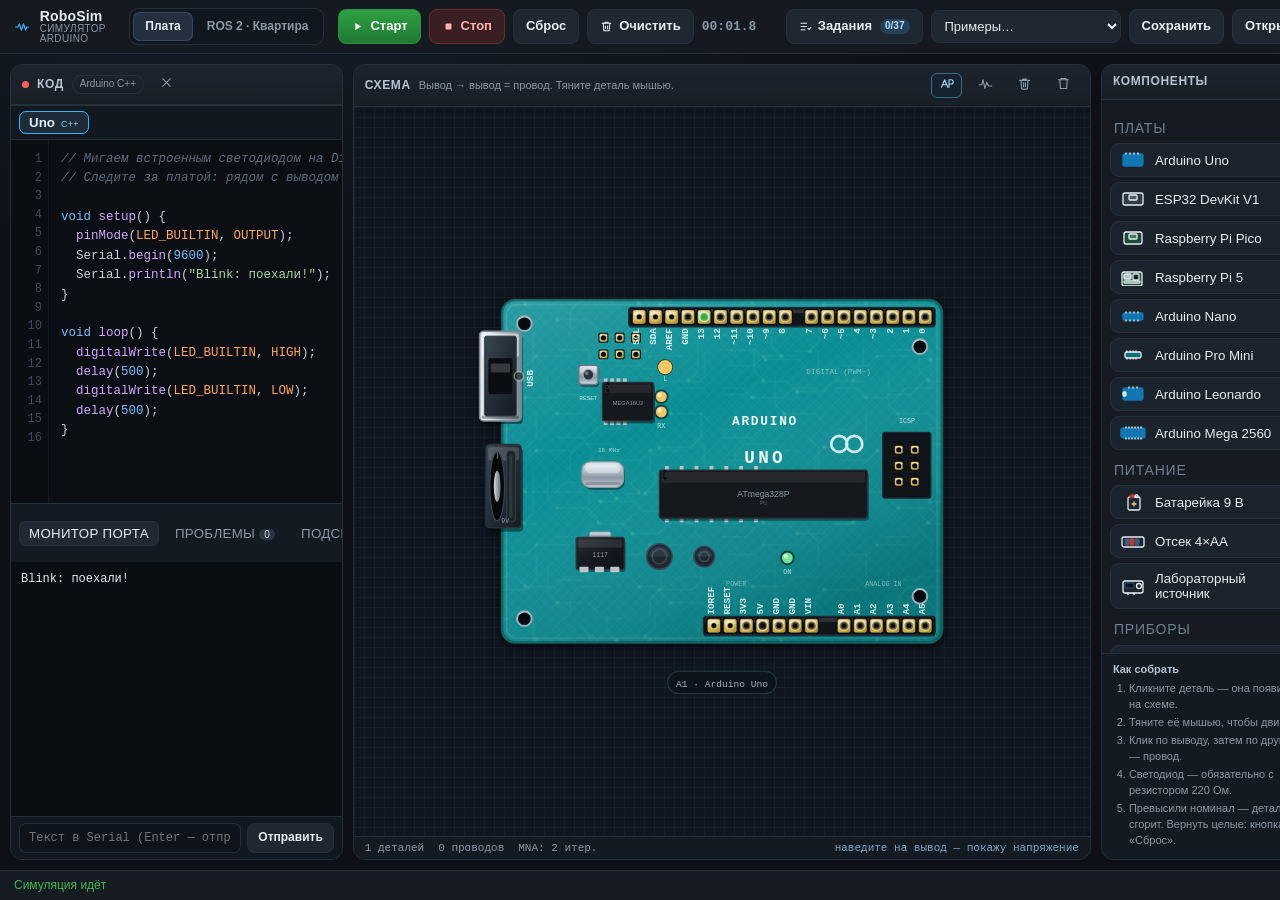
==== commit 6396fc1c: "simulator: синхронизация с main@e2d31d5" ====
--- a/mod/robosim/simulator/index.html
+++ b/mod/robosim/simulator/index.html
@@ -188,6 +188,69 @@
             <filter id="sim-soft" x="-20%" y="-20%" width="140%" height="140%">
               <feDropShadow dx="0" dy="1.4" stdDeviation="1.6" flood-color="#000" flood-opacity=".45"/>
             </filter>
+            <!-- ===== реализм плат: стеклотекстолит, дорожки под маской, золото площадок ===== -->
+            <linearGradient id="sim-face-light" x1="0" y1="0" x2=".55" y2="1">
+              <stop offset="0" stop-color="#ffffff" stop-opacity=".13"/>
+              <stop offset=".42" stop-color="#ffffff" stop-opacity="0"/>
+              <stop offset="1" stop-color="#000000" stop-opacity=".17"/>
+            </linearGradient>
+            <pattern id="sim-fiber" width="7" height="7" patternUnits="userSpaceOnUse">
+              <path d="M0 7 L7 0" stroke="#ffffff" stroke-width=".55" opacity=".045"/>
+              <path d="M0 0 L7 7" stroke="#000000" stroke-width=".55" opacity=".05"/>
+            </pattern>
+            <pattern id="sim-traces" width="103" height="89" patternUnits="userSpaceOnUse">
+              <g fill="none" stroke="#8ff7c4" stroke-width="1.05" stroke-linecap="round" stroke-linejoin="round" opacity=".05">
+                <path d="M-4 13 H21 L27 19 H48 L54 25 H74"/>
+                <path d="M0 41 H15 L23 33 H41 L47 39 H63 L69 33 H90"/>
+                <path d="M-4 68 H19 L25 62 H44"/>
+                <path d="M31 -4 V11 L37 17"/>
+                <path d="M61 -4 V8 L55 14 H44"/>
+                <path d="M88 -4 V26 L82 32 H70"/>
+                <path d="M8 92 V78 L14 72 H34"/>
+                <path d="M58 92 V80 L64 74 H84 L90 68 V52"/>
+                <path d="M20 13 V26 L26 32"/>
+              </g>
+              <g fill="#8ff7c4" opacity=".14">
+                <circle cx="27" cy="19" r="1.4"/><circle cx="47" cy="39" r="1.4"/>
+                <circle cx="37" cy="17" r="1.3"/><circle cx="55" cy="14" r="1.3"/>
+                <circle cx="82" cy="32" r="1.3"/><circle cx="64" cy="74" r="1.3"/>
+                <circle cx="26" cy="32" r="1.3"/>
+              </g>
+            </pattern>
+            <pattern id="sim-traces2" width="71" height="59" patternUnits="userSpaceOnUse">
+              <g fill="none" stroke="#a9ffd6" stroke-width="1" stroke-linecap="round" stroke-linejoin="round" opacity=".045">
+                <path d="M-3 7 H13 L19 13 H38 L44 7 H60"/>
+                <path d="M4 52 H20 L26 46 H47"/>
+                <path d="M33 -4 V17 L39 23 H58 L64 29"/>
+                <path d="M-3 33 H9 L15 27"/>
+                <path d="M60 62 V44 L54 38"/>
+              </g>
+              <g fill="#a9ffd6" opacity=".10">
+                <circle cx="19" cy="13" r="1.3"/><circle cx="39" cy="23" r="1.3"/><circle cx="26" cy="46" r="1.2"/>
+              </g>
+            </pattern>
+            <linearGradient id="sim-ceramic" x1="0" y1="0" x2=".3" y2="1">
+              <stop offset="0" stop-color="#ffc06a"/><stop offset=".45" stop-color="#e8963a"/>
+              <stop offset="1" stop-color="#b96a1c"/>
+            </linearGradient>
+            <linearGradient id="sim-copper" x1="0" y1="0" x2="1" y2="0">
+              <stop offset="0" stop-color="#8a4a1e"/><stop offset=".35" stop-color="#ffd8a3"/>
+              <stop offset=".62" stop-color="#d08a3e"/><stop offset="1" stop-color="#7a3f18"/>
+            </linearGradient>
+            <radialGradient id="sim-gold" cx=".35" cy=".3" r=".85">
+              <stop offset="0" stop-color="#fff2c0"/><stop offset=".45" stop-color="#f0cd5e"/>
+              <stop offset=".82" stop-color="#cfa832"/><stop offset="1" stop-color="#a9871f"/>
+            </radialGradient>
+            <radialGradient id="sim-drill" cx=".4" cy=".35" r=".8">
+              <stop offset="0" stop-color="#04070a"/><stop offset=".72" stop-color="#0a1014"/>
+              <stop offset="1" stop-color="#22303a"/>
+            </radialGradient>
+            <filter id="sim-raise" x="-35%" y="-35%" width="170%" height="170%">
+              <feDropShadow dx=".5" dy="1.2" stdDeviation="1" flood-color="#000" flood-opacity=".45"/>
+            </filter>
+            <filter id="sim-raise-big" x="-30%" y="-30%" width="160%" height="160%">
+              <feDropShadow dx=".8" dy="2" stdDeviation="1.7" flood-color="#000" flood-opacity=".5"/>
+            </filter>
             <pattern id="grid" width="10" height="10" patternUnits="userSpaceOnUse">
               <path d="M 10 0 L 0 0 0 10" fill="none" stroke="#1b2530" stroke-width="1"/>
             </pattern>
--- a/mod/robosim/simulator/styles.css
+++ b/mod/robosim/simulator/styles.css
@@ -487,8 +487,8 @@
 .part-label{transition:opacity .12s}
 .no-labels .part-label,.no-labels .part-tag{display:none}
 .icon-btn.active{border-color:#2f6f8d;color:#9fd8f2;background:#16232e}
-.pin-board{opacity:.8}
-.pin-board:hover{opacity:1}
+.pin-board{fill:rgba(9,13,17,.6);stroke:rgba(255,240,195,.5);stroke-width:1;opacity:.9}
+.pin-board:hover{fill:#37b6ff;stroke:#dff3ff;opacity:1}
 
 
 /* ---------- сгоревшая деталь: копоть и дым ---------- */
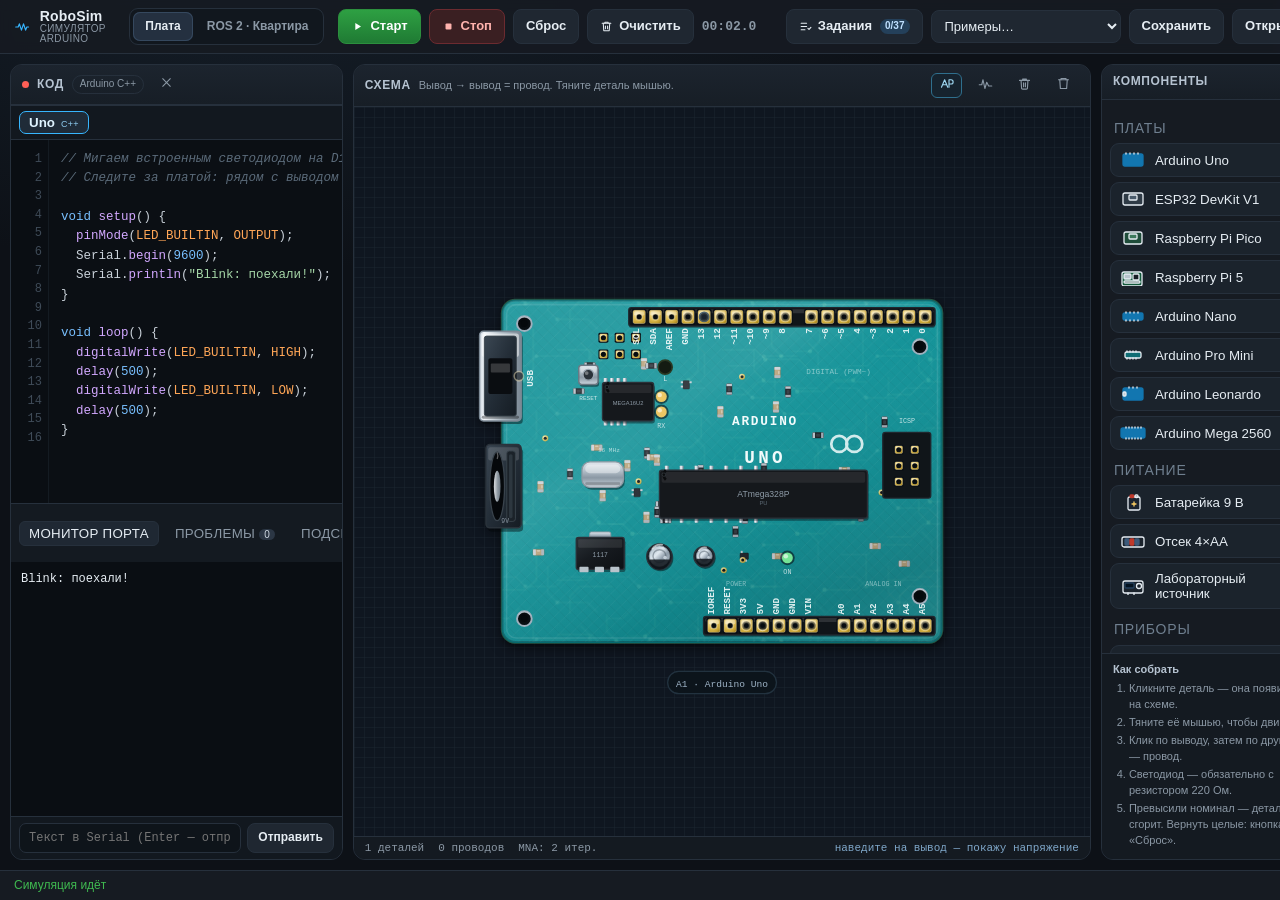
==== commit 8e2ca729: "simulator: синхронизация с main@fa64987" ====
--- a/mod/robosim/simulator/index.html
+++ b/mod/robosim/simulator/index.html
@@ -237,6 +237,13 @@
               <stop offset="0" stop-color="#8a4a1e"/><stop offset=".35" stop-color="#ffd8a3"/>
               <stop offset=".62" stop-color="#d08a3e"/><stop offset="1" stop-color="#7a3f18"/>
             </linearGradient>
+            <linearGradient id="sim-gloss" x1="0" y1="0" x2=".85" y2="1">
+              <stop offset="0" stop-color="#fff" stop-opacity="0"/>
+              <stop offset=".38" stop-color="#fff" stop-opacity=".13"/>
+              <stop offset=".52" stop-color="#fff" stop-opacity=".03"/>
+              <stop offset=".72" stop-color="#fff" stop-opacity="0"/>
+              <stop offset="1" stop-color="#fff" stop-opacity=".08"/>
+            </linearGradient>
             <radialGradient id="sim-gold" cx=".35" cy=".3" r=".85">
               <stop offset="0" stop-color="#fff2c0"/><stop offset=".45" stop-color="#f0cd5e"/>
               <stop offset=".82" stop-color="#cfa832"/><stop offset="1" stop-color="#a9871f"/>
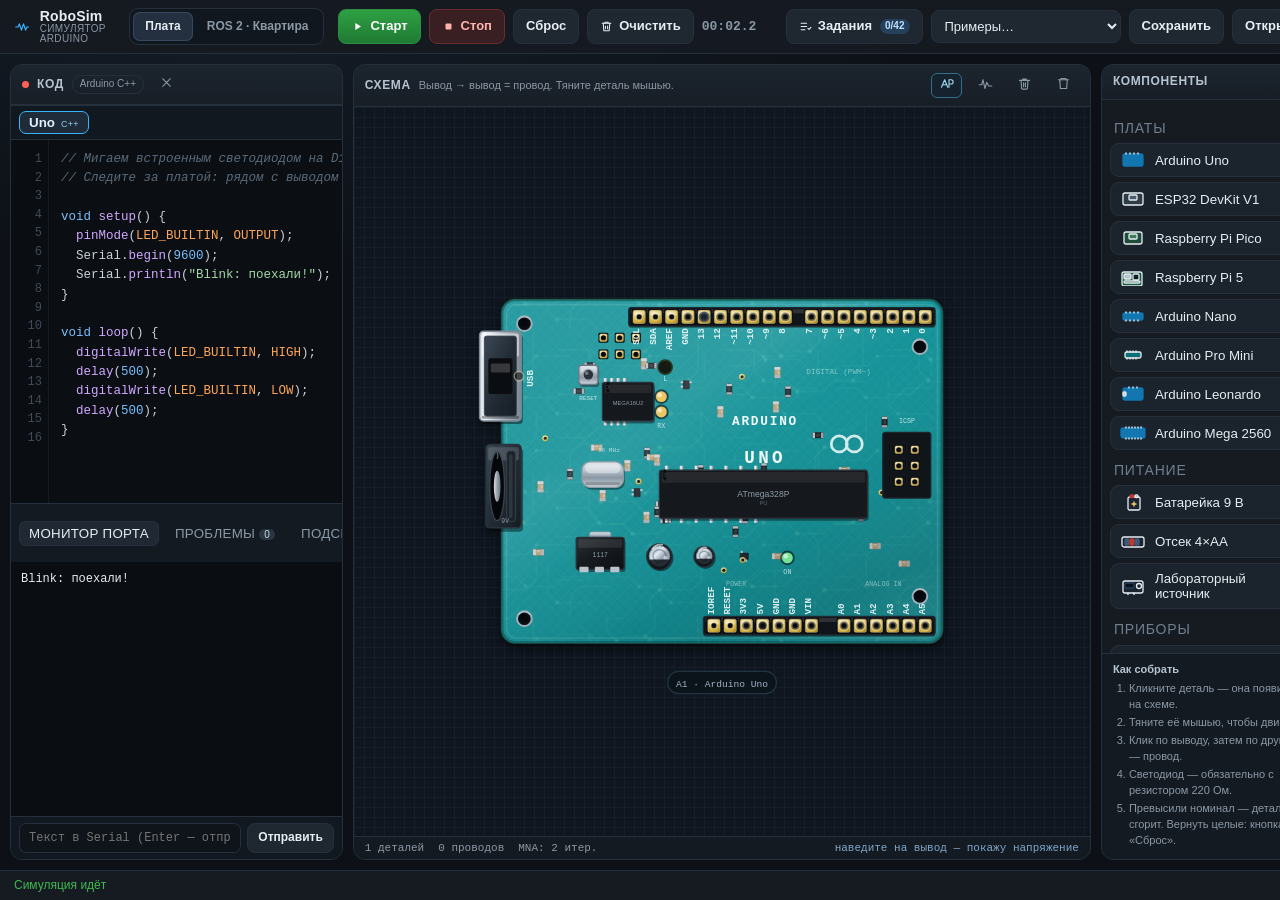
==== commit 092f6c12: "simulator: синхронизация с main@584b65a" ====
--- a/mod/robosim/simulator/index.html
+++ b/mod/robosim/simulator/index.html
@@ -184,6 +184,15 @@
             </linearGradient>
             <linearGradient id="sim-pcb-dark" x1="0" y1="0" x2="1" y2="1">
               <stop offset="0" stop-color="#1b2430"/><stop offset="1" stop-color="#111a23"/>
+            </linearGradient>
+            <!-- синий текстолит: HC-SR04, платы датчиков линии, модули-«синие платки» -->
+            <linearGradient id="sim-pcb-blue" x1="0" y1="0" x2=".8" y2="1">
+              <stop offset="0" stop-color="#1f5f97"/><stop offset=".5" stop-color="#15507f"/>
+              <stop offset="1" stop-color="#0e3d63"/>
+            </linearGradient>
+            <linearGradient id="sim-pcb-blue-light" x1="0" y1="0" x2=".8" y2="1">
+              <stop offset="0" stop-color="#3f8dc4"/><stop offset=".55" stop-color="#2d76ad"/>
+              <stop offset="1" stop-color="#1e5c8c"/>
             </linearGradient>
             <filter id="sim-soft" x="-20%" y="-20%" width="140%" height="140%">
               <feDropShadow dx="0" dy="1.4" stdDeviation="1.6" flood-color="#000" flood-opacity=".45"/>
